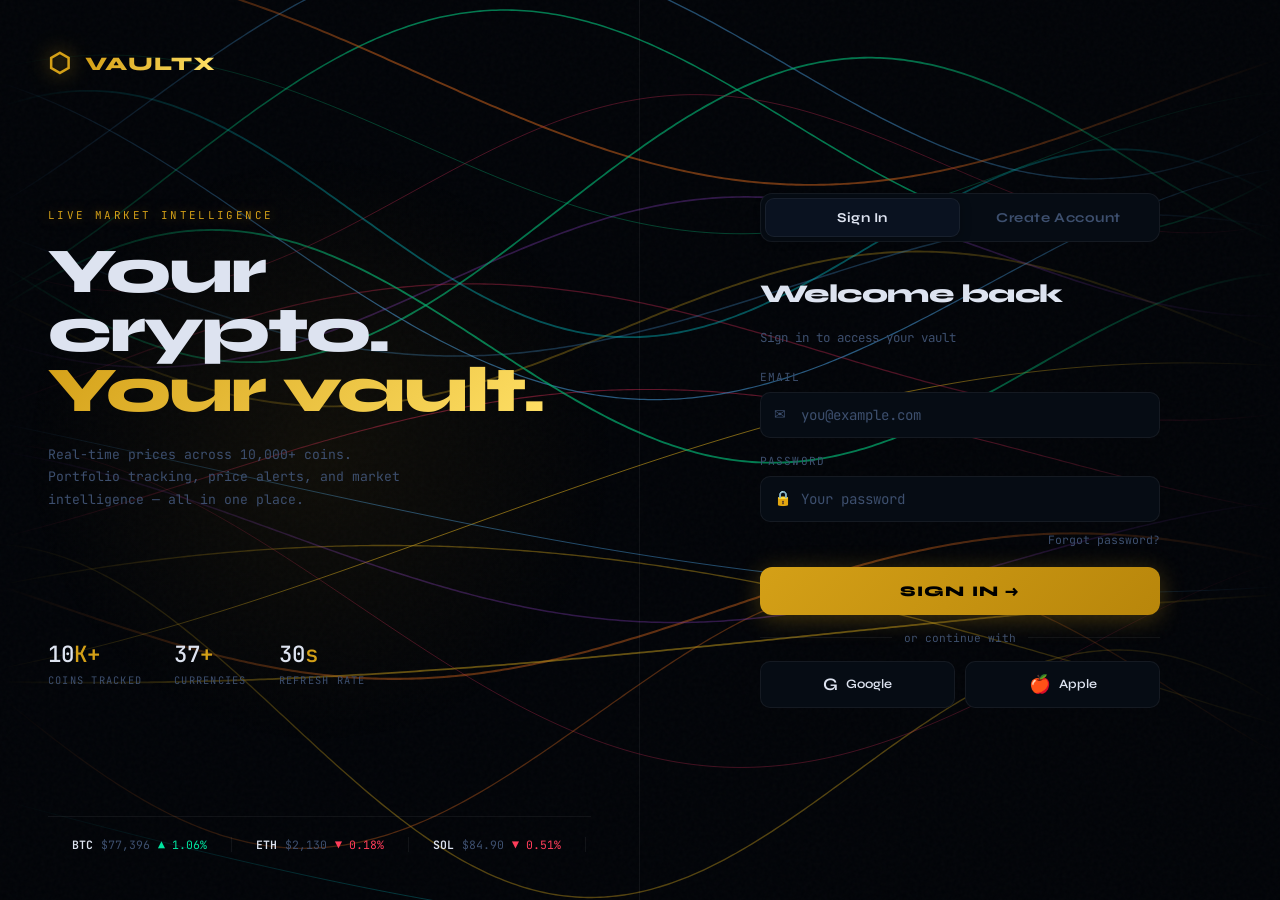
==== templates/landing.html @ 3f5facff "Initial commit of VaultX, a live crypto price tracker application. Added core functionality includin" ====
<!doctype html>
<html lang="en">
<head>
  <meta charset="utf-8" />
  <meta name="viewport" content="width=device-width, initial-scale=1" />
  <title>VaultX — Sign In</title>
  <link rel="preconnect" href="https://fonts.googleapis.com" />
  <link rel="preconnect" href="https://fonts.gstatic.com" crossorigin />
  <link href="https://fonts.googleapis.com/css2?family=Syne:wght@400;600;700;800&family=JetBrains+Mono:wght@400;500&display=swap" rel="stylesheet" />
  <style>
    :root {
      --bg:       #020408;
      --surface:  #060c14;
      --surface2: #0a1220;
      --border:   rgba(255,255,255,0.06);
      --accent:   #d4a017;
      --up:       #00e5a0;
      --down:     #ff3d5a;
      --text:     #dde3f0;
      --muted:    #3d4f6e;
      --font-head: 'Syne', sans-serif;
      --font-mono: 'JetBrains Mono', monospace;
    }

    *, *::before, *::after { box-sizing: border-box; margin: 0; padding: 0; }
    html, body { height: 100%; }

    body {
      font-family: var(--font-head);
      background: var(--bg);
      color: var(--text);
      overflow: hidden;
      position: relative;
    }

    /* ── Canvas ── */
    #flow-canvas {
      position: fixed; inset: 0; z-index: 0; opacity: 0.7; pointer-events: none;
    }

    .noise {
      pointer-events: none; position: fixed; inset: 0; z-index: 1; opacity: 0.025;
      background-image: url("data:image/svg+xml,%3Csvg viewBox='0 0 256 256' xmlns='http://www.w3.org/2000/svg'%3E%3Cfilter id='n'%3E%3CfeTurbulence type='fractalNoise' baseFrequency='0.9' numOctaves='4' stitchTiles='stitch'/%3E%3C/filter%3E%3Crect width='100%25' height='100%25' filter='url(%23n)'/%3E%3C/svg%3E");
    }

    /* ── Layout ── */
    .page {
      position: relative; z-index: 2;
      display: grid;
      grid-template-columns: 1fr 1fr;
      height: 100vh;
    }

    /* ── Left panel ── */
    .left {
      display: flex; flex-direction: column;
      justify-content: space-between;
      padding: 48px;
      border-right: 1px solid var(--border);
      position: relative;
      overflow: hidden;
    }

    .left-glow {
      position: absolute;
      width: 600px; height: 600px;
      border-radius: 50%;
      background: radial-gradient(circle, rgba(212,160,23,0.07) 0%, transparent 70%);
      top: 50%; left: 50%;
      transform: translate(-50%, -50%);
      pointer-events: none;
    }

    .logo {
      display: flex; align-items: center; gap: 12px;
      font-size: 1.2rem; font-weight: 800;
      letter-spacing: 0.08em; text-transform: uppercase;
      animation: fadeUp 0.6s ease both;
    }
    .logo-mark {
      color: var(--accent); font-size: 1.6rem;
      filter: drop-shadow(0 0 10px rgba(212,160,23,0.8));
    }
    .logo-text {
      background: linear-gradient(90deg, #d4a017, #ffe066, #d4a017);
      background-size: 200%;
      -webkit-background-clip: text; -webkit-text-fill-color: transparent;
      animation: shimmer-text 4s linear infinite;
    }
    @keyframes shimmer-text { 0%{background-position:0%} 100%{background-position:200%} }

    .hero-copy {
      animation: fadeUp 0.7s 0.1s ease both;
    }
    .hero-label {
      font-family: var(--font-mono); font-size: 0.68rem;
      letter-spacing: 0.22em; color: var(--accent);
      margin-bottom: 20px;
      text-shadow: 0 0 12px rgba(212,160,23,0.5);
    }
    .hero-title {
      font-size: clamp(3rem, 5vw, 5rem);
      font-weight: 800; line-height: 0.93;
      letter-spacing: -0.03em; margin-bottom: 24px;
    }
    .hero-title em {
      font-style: normal;
      background: linear-gradient(135deg, #d4a017, #ffe066);
      -webkit-background-clip: text; -webkit-text-fill-color: transparent;
    }
    .hero-desc {
      font-family: var(--font-mono); font-size: 0.82rem;
      color: var(--muted); line-height: 1.7; max-width: 380px;
    }

    /* Stats row */
    .stats {
      display: flex; gap: 32px;
      animation: fadeUp 0.7s 0.2s ease both;
    }
    .stat { display: flex; flex-direction: column; gap: 4px; }
    .stat-val {
      font-family: var(--font-mono); font-size: 1.4rem;
      font-weight: 500; color: var(--text);
    }
    .stat-val span { color: var(--accent); }
    .stat-label {
      font-family: var(--font-mono); font-size: 0.65rem;
      letter-spacing: 0.12em; color: var(--muted); text-transform: uppercase;
    }

    /* Ticker strip at bottom of left */
    .mini-ticker {
      display: flex; gap: 0; overflow: hidden;
      border-top: 1px solid var(--border);
      padding-top: 20px;
      animation: fadeUp 0.7s 0.3s ease both;
    }
    .mini-ticker-inner {
      display: flex; gap: 0;
      animation: ticker 20s linear infinite;
      white-space: nowrap; font-family: var(--font-mono); font-size: 0.72rem;
    }
    .t-item {
      display: inline-flex; align-items: center; gap: 8px;
      padding: 0 24px; color: var(--muted);
      border-right: 1px solid var(--border);
    }
    .t-name { color: var(--text); font-weight: 600; }
    .t-up   { color: var(--up); }
    .t-dn   { color: var(--down); }
    @keyframes ticker { 0%{transform:translateX(0)} 100%{transform:translateX(-50%)} }

    /* ── Right panel — Auth form ── */
    .right {
      display: flex; flex-direction: column;
      align-items: center; justify-content: center;
      padding: 48px;
      position: relative;
    }

    .auth-box {
      width: 100%; max-width: 400px;
      animation: fadeUp 0.7s 0.15s ease both;
    }

    .auth-tabs {
      display: flex; gap: 2px;
      background: var(--surface);
      border: 1px solid var(--border);
      border-radius: 12px; padding: 4px;
      margin-bottom: 36px;
    }
    .auth-tab {
      flex: 1; padding: 10px;
      background: transparent; border: none;
      color: var(--muted); font-family: var(--font-head);
      font-size: 0.85rem; font-weight: 700;
      border-radius: 9px; cursor: pointer;
      transition: all 0.2s; letter-spacing: 0.04em;
    }
    .auth-tab.active {
      background: var(--surface2);
      color: var(--text);
      border: 1px solid var(--border);
      box-shadow: 0 2px 12px rgba(0,0,0,0.3);
    }

    /* Form panels */
    .form-panel { display: none; flex-direction: column; gap: 16px; }
    .form-panel.active { display: flex; }

    .form-title {
      font-size: 1.6rem; font-weight: 800;
      letter-spacing: -0.02em; margin-bottom: 4px;
    }
    .form-sub {
      font-family: var(--font-mono); font-size: 0.78rem;
      color: var(--muted); margin-bottom: 8px;
    }

    .field { display: flex; flex-direction: column; gap: 8px; }
    .field label {
      font-family: var(--font-mono); font-size: 0.7rem;
      letter-spacing: 0.1em; color: var(--muted); text-transform: uppercase;
    }

    .field-wrap {
      position: relative; display: flex; align-items: center;
    }
    .field-icon {
      position: absolute; left: 14px;
      color: var(--muted); font-size: 0.9rem; pointer-events: none;
    }
    .field input {
      width: 100%;
      background: var(--surface);
      border: 1px solid var(--border);
      color: var(--text); font-family: var(--font-mono);
      font-size: 0.88rem; padding: 13px 14px 13px 40px;
      border-radius: 10px; outline: none;
      transition: border-color 0.2s, box-shadow 0.2s;
    }
    .field input::placeholder { color: var(--muted); }
    .field input:focus {
      border-color: rgba(212,160,23,0.5);
      box-shadow: 0 0 0 3px rgba(212,160,23,0.08);
    }

    .forgot {
      font-family: var(--font-mono); font-size: 0.72rem;
      color: var(--muted); text-decoration: none;
      text-align: right; display: block; margin-top: -6px;
      transition: color 0.2s;
    }
    .forgot:hover { color: var(--accent); }

    .submit-btn {
      width: 100%; padding: 15px;
      background: linear-gradient(135deg, #d4a017, #b8860b);
      color: #000; font-family: var(--font-head);
      font-size: 0.92rem; font-weight: 800;
      letter-spacing: 0.08em; text-transform: uppercase;
      border: none; border-radius: 12px; cursor: pointer;
      transition: opacity 0.2s, transform 0.15s, box-shadow 0.2s;
      box-shadow: 0 4px 24px rgba(212,160,23,0.3);
      position: relative; overflow: hidden;
      margin-top: 4px;
    }
    .submit-btn::after {
      content: '';
      position: absolute; inset: 0;
      background: linear-gradient(90deg, transparent, rgba(255,255,255,0.15), transparent);
      transform: translateX(-100%);
      transition: transform 0.4s;
    }
    .submit-btn:hover::after { transform: translateX(100%); }
    .submit-btn:hover  { opacity: 0.9; transform: translateY(-1px); box-shadow: 0 8px 32px rgba(212,160,23,0.4); }
    .submit-btn:active { transform: translateY(0); }

    .divider {
      display: flex; align-items: center; gap: 12px;
      font-family: var(--font-mono); font-size: 0.7rem; color: var(--muted);
    }
    .divider::before, .divider::after {
      content: ''; flex: 1; height: 1px; background: var(--border);
    }

    /* OAuth buttons */
    .oauth-row { display: flex; gap: 10px; }
    .oauth-btn {
      flex: 1; display: flex; align-items: center; justify-content: center; gap: 8px;
      background: var(--surface); border: 1px solid var(--border);
      color: var(--text); font-family: var(--font-head);
      font-size: 0.8rem; font-weight: 600;
      padding: 12px; border-radius: 10px; cursor: pointer;
      transition: border-color 0.2s, background 0.2s;
    }
    .oauth-btn:hover { border-color: rgba(212,160,23,0.3); background: var(--surface2); }
    .oauth-icon { font-size: 1.1rem; }

    /* Terms */
    .terms {
      font-family: var(--font-mono); font-size: 0.68rem;
      color: var(--muted); text-align: center; line-height: 1.6; margin-top: 4px;
    }
    .terms a { color: var(--accent); text-decoration: none; }

    /* Password strength */
    .strength-bar {
      height: 3px; border-radius: 2px;
      background: var(--border); overflow: hidden; margin-top: -6px;
    }
    .strength-fill {
      height: 100%; width: 0%; border-radius: 2px;
      transition: width 0.3s, background 0.3s;
    }

    /* Success state */
    .success-msg {
      display: none; flex-direction: column; align-items: center;
      gap: 16px; text-align: center; padding: 24px 0;
    }
    .success-icon {
      width: 64px; height: 64px; border-radius: 50%;
      background: rgba(0,229,160,0.1); border: 1px solid rgba(0,229,160,0.3);
      display: flex; align-items: center; justify-content: center;
      font-size: 1.8rem;
      animation: scaleIn 0.4s ease;
    }
    @keyframes scaleIn { from{transform:scale(0)} to{transform:scale(1)} }
    .success-title { font-size: 1.3rem; font-weight: 700; }
    .success-sub { font-family: var(--font-mono); font-size: 0.78rem; color: var(--muted); }

    /* Enter animation */
    @keyframes fadeUp {
      from { opacity:0; transform:translateY(20px); }
      to   { opacity:1; transform:translateY(0); }
    }

    /* Responsive */
    @media (max-width: 800px) {
      body { overflow-y: auto; }
      .page { grid-template-columns: 1fr; height: auto; }
      .left { display: none; }
      .right { min-height: 100vh; padding: 40px 28px; }
    }
  </style>
</head>
<body>

  <canvas id="flow-canvas"></canvas>
  <div class="noise"></div>

  <div class="page">

    <!-- LEFT: Branding -->
    <div class="left">
      <div class="left-glow"></div>

      <div class="logo">
        <span class="logo-mark">⬡</span>
        <span class="logo-text">VaultX</span>
      </div>

      <div class="hero-copy">
        <div class="hero-label">LIVE MARKET INTELLIGENCE</div>
        <h1 class="hero-title">Your crypto.<br /><em>Your vault.</em></h1>
        <p class="hero-desc">
          Real-time prices across 10,000+ coins. Portfolio tracking,
          price alerts, and market intelligence — all in one place.
        </p>
      </div>

      <div class="stats">
        <div class="stat">
          <div class="stat-val">10<span>K+</span></div>
          <div class="stat-label">Coins Tracked</div>
        </div>
        <div class="stat">
          <div class="stat-val">37<span>+</span></div>
          <div class="stat-label">Currencies</div>
        </div>
        <div class="stat">
          <div class="stat-val">30<span>s</span></div>
          <div class="stat-label">Refresh Rate</div>
        </div>
      </div>

      <div class="mini-ticker">
        <div class="mini-ticker-inner" id="ticker">
          <span class="t-item"><span class="t-name">BTC</span><span>$77,396</span><span class="t-up">▲ 1.06%</span></span>
          <span class="t-item"><span class="t-name">ETH</span><span>$2,130</span><span class="t-dn">▼ 0.18%</span></span>
          <span class="t-item"><span class="t-name">SOL</span><span>$84.90</span><span class="t-dn">▼ 0.51%</span></span>
          <span class="t-item"><span class="t-name">BNB</span><span>$643.84</span><span class="t-up">▲ 0.30%</span></span>
          <span class="t-item"><span class="t-name">ADA</span><span>$0.249</span><span class="t-dn">▼ 0.77%</span></span>
          <span class="t-item"><span class="t-name">DOGE</span><span>$0.103</span><span class="t-dn">▼ 0.71%</span></span>
          <span class="t-item"><span class="t-name">BTC</span><span>$77,396</span><span class="t-up">▲ 1.06%</span></span>
          <span class="t-item"><span class="t-name">ETH</span><span>$2,130</span><span class="t-dn">▼ 0.18%</span></span>
          <span class="t-item"><span class="t-name">SOL</span><span>$84.90</span><span class="t-dn">▼ 0.51%</span></span>
          <span class="t-item"><span class="t-name">BNB</span><span>$643.84</span><span class="t-up">▲ 0.30%</span></span>
          <span class="t-item"><span class="t-name">ADA</span><span>$0.249</span><span class="t-dn">▼ 0.77%</span></span>
          <span class="t-item"><span class="t-name">DOGE</span><span>$0.103</span><span class="t-dn">▼ 0.71%</span></span>
        </div>
      </div>
    </div>

    <!-- RIGHT: Auth -->
    <div class="right">
      <div class="auth-box">

        <!-- Tabs -->
        <div class="auth-tabs">
          <button class="auth-tab active" data-panel="signin">Sign In</button>
          <button class="auth-tab" data-panel="signup">Create Account</button>
        </div>

        <!-- Sign In -->
        <div class="form-panel active" id="panel-signin">
          <div class="form-title">Welcome back</div>
          <div class="form-sub">Sign in to access your vault</div>

          <div class="field">
            <label>Email</label>
            <div class="field-wrap">
              <span class="field-icon">✉</span>
              <input type="email" placeholder="you@example.com" autocomplete="email" />
            </div>
          </div>

          <div class="field">
            <label>Password</label>
            <div class="field-wrap">
              <span class="field-icon">🔒</span>
              <input type="password" placeholder="Your password" autocomplete="current-password" />
            </div>
          </div>

          <a href="#" class="forgot">Forgot password?</a>

          <button class="submit-btn" id="signin-btn">Sign In →</button>

          <div class="divider">or continue with</div>

          <div class="oauth-row">
            <button class="oauth-btn"><span class="oauth-icon">G</span> Google</button>
            <button class="oauth-btn"><span class="oauth-icon">🍎</span> Apple</button>
          </div>
        </div>

        <!-- Sign Up -->
        <div class="form-panel" id="panel-signup">
          <div class="form-title">Join VaultX</div>
          <div class="form-sub">Create your free account in seconds</div>

          <div class="field">
            <label>Full Name</label>
            <div class="field-wrap">
              <span class="field-icon">👤</span>
              <input type="text" placeholder="Your name" autocomplete="name" />
            </div>
          </div>

          <div class="field">
            <label>Email</label>
            <div class="field-wrap">
              <span class="field-icon">✉</span>
              <input type="email" placeholder="you@example.com" autocomplete="email" />
            </div>
          </div>

          <div class="field">
            <label>Password</label>
            <div class="field-wrap">
              <span class="field-icon">🔒</span>
              <input type="password" id="signup-password" placeholder="Min. 8 characters" autocomplete="new-password" />
            </div>
            <div class="strength-bar"><div class="strength-fill" id="strength-fill"></div></div>
          </div>

          <button class="submit-btn" id="signup-btn">Create Account →</button>

          <div class="divider">or sign up with</div>

          <div class="oauth-row">
            <button class="oauth-btn"><span class="oauth-icon">G</span> Google</button>
            <button class="oauth-btn"><span class="oauth-icon">🍎</span> Apple</button>
          </div>

          <p class="terms">
            By creating an account you agree to our
            <a href="#">Terms of Service</a> and <a href="#">Privacy Policy</a>.
          </p>
        </div>

        <!-- Success state (shown after submit) -->
        <div class="success-msg" id="success-msg">
          <div class="success-icon">✓</div>
          <div class="success-title">You're in!</div>
          <div class="success-sub">Redirecting to your vault…</div>
        </div>

      </div>
    </div>
  </div>

  <script>
    /* ── Flowing lines (same as dashboard) ── */
    (function () {
      const canvas = document.getElementById('flow-canvas');
      const ctx    = canvas.getContext('2d');
      const COLORS = [
        { r:255, g:200, b: 30 }, { r:  0, g:245, b:255 },
        { r:180, g: 80, b:255 }, { r:  0, g:255, b:160 },
        { r:255, g: 50, b:100 }, { r: 80, g:180, b:255 },
        { r:255, g:120, b: 30 },
      ];
      let W, H, lines;
      function rand(a,b){ return a + Math.random()*(b-a); }

      class FlowLine {
        constructor(){ this.reset(true); }
        reset(initial){
          this.color = COLORS[Math.floor(Math.random()*COLORS.length)];
          this.width = rand(0.6, 2.2);
          this.speed = rand(0.18, 0.55);
          this.alpha = rand(0.35, 0.75);
          this.freq  = rand(0.0008, 0.003);
          this.amp   = rand(40, 160);
          this.phase = rand(0, Math.PI*2);
          this.offset= rand(0, H);
          this.x     = initial ? rand(0,W) : -20;
        }
        draw(){
          const {r,g,b} = this.color;
          ctx.beginPath();
          ctx.lineWidth = this.width;
          const steps = Math.ceil(W/4);
          for(let i=0;i<=steps;i++){
            const px = (i/steps)*W;
            const py = this.offset
              + Math.sin(px*this.freq*2 + this.phase + this.x*0.001)*this.amp
              + Math.sin(px*this.freq*0.7 + this.phase*1.3)*(this.amp*0.4);
            i===0 ? ctx.moveTo(px,py) : ctx.lineTo(px,py);
          }
          const grad = ctx.createLinearGradient(0,0,W,0);
          grad.addColorStop(0,  `rgba(${r},${g},${b},0)`);
          grad.addColorStop(0.3,`rgba(${r},${g},${b},${this.alpha})`);
          grad.addColorStop(0.7,`rgba(${r},${g},${b},${this.alpha})`);
          grad.addColorStop(1,  `rgba(${r},${g},${b},0)`);
          ctx.strokeStyle = grad;
          ctx.stroke();
          this.phase += this.speed*0.012;
          this.x     += this.speed;
          if(this.x > W+20) this.reset(false);
        }
      }

      function init(){
        W = canvas.width  = window.innerWidth;
        H = canvas.height = window.innerHeight;
        lines = Array.from({length: Math.floor(W/80)+8}, ()=>new FlowLine());
      }
      function animate(){
        ctx.clearRect(0,0,W,H);
        lines.forEach(l=>l.draw());
        requestAnimationFrame(animate);
      }
      window.addEventListener('resize', init);
      init(); animate();
    })();

    /* ── Tab switching ── */
    document.querySelectorAll('.auth-tab').forEach(btn => {
      btn.addEventListener('click', () => {
        document.querySelectorAll('.auth-tab').forEach(b => b.classList.remove('active'));
        document.querySelectorAll('.form-panel').forEach(p => p.classList.remove('active'));
        btn.classList.add('active');
        document.getElementById('panel-' + btn.dataset.panel).classList.add('active');
      });
    });

    /* ── Password strength ── */
    const pwInput    = document.getElementById('signup-password');
    const strengthEl = document.getElementById('strength-fill');
    const COLORS_STR = ['#ff3d5a','#ff7a30','#d4a017','#00e5a0'];

    pwInput?.addEventListener('input', () => {
      const v = pwInput.value;
      let score = 0;
      if (v.length >= 8)              score++;
      if (/[A-Z]/.test(v))            score++;
      if (/[0-9]/.test(v))            score++;
      if (/[^A-Za-z0-9]/.test(v))     score++;
      strengthEl.style.width      = `${(score/4)*100}%`;
      strengthEl.style.background = COLORS_STR[score-1] || 'transparent';
    });

    /* ── Sign in submit ── */
    document.getElementById('signin-btn').addEventListener('click', async function() {
      const btn = this;
      const panel = document.getElementById('panel-signin');
      const email = panel.querySelector('input[type="email"]').value.trim();
      const password = panel.querySelector('input[type="password"]').value;
      if (!email || !password) { alert('Email and password required.'); return; }
      btn.textContent = 'Signing in…'; btn.disabled = true;
      try {
        const res = await fetch('/auth/signin', {
          method: 'POST', headers: { 'Content-Type': 'application/json' },
          body: JSON.stringify({ email, password })
        });
        const j = await res.json();
        if (res.ok && j.status === 'ok') {
          panel.style.display = 'none';
          document.getElementById('success-msg').style.display = 'flex';
          setTimeout(() => { window.location.href = j.redirect || '/'; }, 900);
        } else {
          alert(j.message || 'Sign in failed.');
        }
      } catch (err) { alert('Network error: ' + err.message); }
      btn.textContent = 'Sign In →'; btn.disabled = false;
    });

    /* ── Sign up submit ── */
    document.getElementById('signup-btn').addEventListener('click', async function() {
      const btn = this;
      const panel = document.getElementById('panel-signup');
      const name = panel.querySelector('input[placeholder="Your name"]').value.trim();
      const email = panel.querySelector('input[type="email"]').value.trim();
      const password = panel.querySelector('#signup-password').value;
      if (!email || !password) { alert('Email and password required.'); return; }
      if (password.length < 8) { alert('Password must be at least 8 characters.'); return; }
      btn.textContent = 'Creating account…'; btn.disabled = true;
      try {
        const res = await fetch('/auth/signup', {
          method: 'POST', headers: { 'Content-Type': 'application/json' },
          body: JSON.stringify({ name, email, password })
        });
        const j = await res.json();
        if (res.ok && j.status === 'ok') {
          panel.style.display = 'none';
          document.getElementById('success-msg').style.display = 'flex';
          setTimeout(() => { window.location.href = j.redirect || '/'; }, 900);
        } else {
          alert(j.message || 'Sign up failed.');
        }
      } catch (err) { alert('Network error: ' + err.message); }
      btn.textContent = 'Create Account →'; btn.disabled = false;
    });
  </script>
</body>
</html>
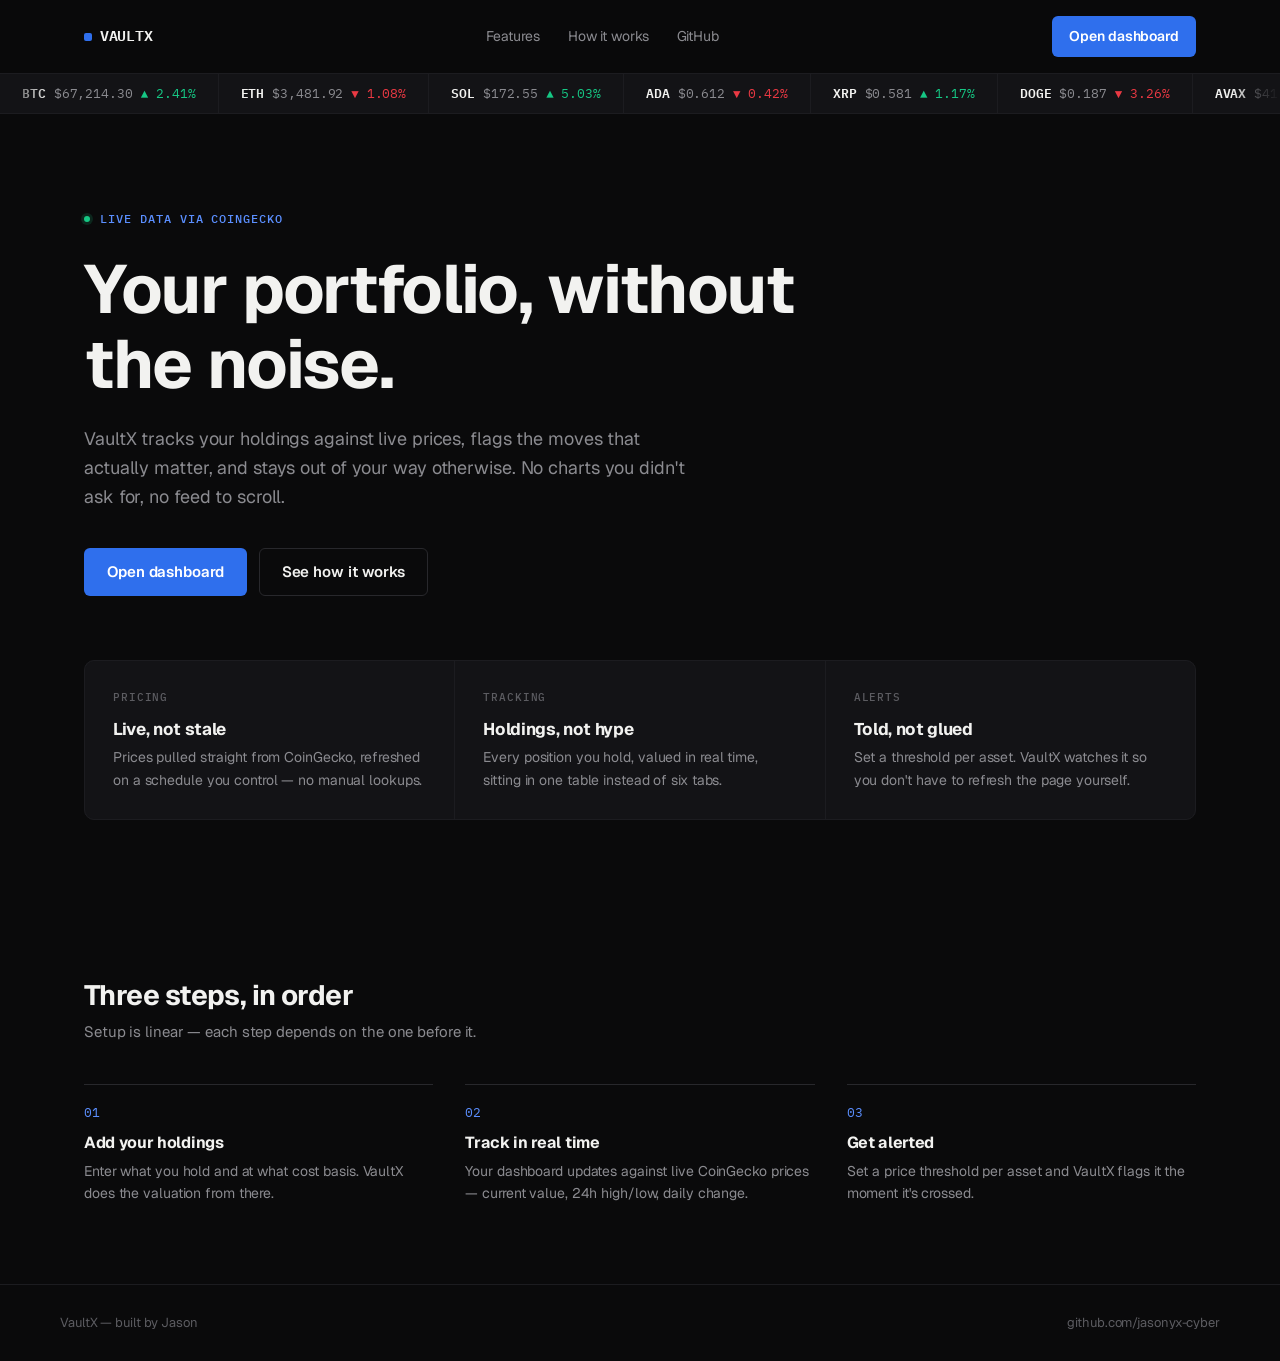
==== commit 0fe722fd: "Redesign landing and dashboard UI" ====
--- a/templates/landing.html
+++ b/templates/landing.html
@@ -1,632 +1,715 @@
-<!doctype html>
+<!DOCTYPE html>
 <html lang="en">
 <head>
-  <meta charset="utf-8" />
-  <meta name="viewport" content="width=device-width, initial-scale=1" />
-  <title>VaultX — Sign In</title>
-  <link rel="preconnect" href="https://fonts.googleapis.com" />
-  <link rel="preconnect" href="https://fonts.gstatic.com" crossorigin />
-  <link href="https://fonts.googleapis.com/css2?family=Syne:wght@400;600;700;800&family=JetBrains+Mono:wght@400;500&display=swap" rel="stylesheet" />
-  <style>
-    :root {
-      --bg:       #020408;
-      --surface:  #060c14;
-      --surface2: #0a1220;
-      --border:   rgba(255,255,255,0.06);
-      --accent:   #d4a017;
-      --up:       #00e5a0;
-      --down:     #ff3d5a;
-      --text:     #dde3f0;
-      --muted:    #3d4f6e;
-      --font-head: 'Syne', sans-serif;
-      --font-mono: 'JetBrains Mono', monospace;
-    }
-
-    *, *::before, *::after { box-sizing: border-box; margin: 0; padding: 0; }
-    html, body { height: 100%; }
-
-    body {
-      font-family: var(--font-head);
-      background: var(--bg);
-      color: var(--text);
-      overflow: hidden;
-      position: relative;
-    }
-
-    /* ── Canvas ── */
-    #flow-canvas {
-      position: fixed; inset: 0; z-index: 0; opacity: 0.7; pointer-events: none;
-    }
-
-    .noise {
-      pointer-events: none; position: fixed; inset: 0; z-index: 1; opacity: 0.025;
-      background-image: url("data:image/svg+xml,%3Csvg viewBox='0 0 256 256' xmlns='http://www.w3.org/2000/svg'%3E%3Cfilter id='n'%3E%3CfeTurbulence type='fractalNoise' baseFrequency='0.9' numOctaves='4' stitchTiles='stitch'/%3E%3C/filter%3E%3Crect width='100%25' height='100%25' filter='url(%23n)'/%3E%3C/svg%3E");
-    }
-
-    /* ── Layout ── */
-    .page {
-      position: relative; z-index: 2;
-      display: grid;
-      grid-template-columns: 1fr 1fr;
-      height: 100vh;
-    }
-
-    /* ── Left panel ── */
-    .left {
-      display: flex; flex-direction: column;
-      justify-content: space-between;
-      padding: 48px;
-      border-right: 1px solid var(--border);
-      position: relative;
-      overflow: hidden;
-    }
-
-    .left-glow {
-      position: absolute;
-      width: 600px; height: 600px;
-      border-radius: 50%;
-      background: radial-gradient(circle, rgba(212,160,23,0.07) 0%, transparent 70%);
-      top: 50%; left: 50%;
-      transform: translate(-50%, -50%);
-      pointer-events: none;
-    }
-
-    .logo {
-      display: flex; align-items: center; gap: 12px;
-      font-size: 1.2rem; font-weight: 800;
-      letter-spacing: 0.08em; text-transform: uppercase;
-      animation: fadeUp 0.6s ease both;
-    }
-    .logo-mark {
-      color: var(--accent); font-size: 1.6rem;
-      filter: drop-shadow(0 0 10px rgba(212,160,23,0.8));
-    }
-    .logo-text {
-      background: linear-gradient(90deg, #d4a017, #ffe066, #d4a017);
-      background-size: 200%;
-      -webkit-background-clip: text; -webkit-text-fill-color: transparent;
-      animation: shimmer-text 4s linear infinite;
-    }
-    @keyframes shimmer-text { 0%{background-position:0%} 100%{background-position:200%} }
-
-    .hero-copy {
-      animation: fadeUp 0.7s 0.1s ease both;
-    }
-    .hero-label {
-      font-family: var(--font-mono); font-size: 0.68rem;
-      letter-spacing: 0.22em; color: var(--accent);
-      margin-bottom: 20px;
-      text-shadow: 0 0 12px rgba(212,160,23,0.5);
-    }
-    .hero-title {
-      font-size: clamp(3rem, 5vw, 5rem);
-      font-weight: 800; line-height: 0.93;
-      letter-spacing: -0.03em; margin-bottom: 24px;
-    }
-    .hero-title em {
-      font-style: normal;
-      background: linear-gradient(135deg, #d4a017, #ffe066);
-      -webkit-background-clip: text; -webkit-text-fill-color: transparent;
-    }
-    .hero-desc {
-      font-family: var(--font-mono); font-size: 0.82rem;
-      color: var(--muted); line-height: 1.7; max-width: 380px;
-    }
-
-    /* Stats row */
-    .stats {
-      display: flex; gap: 32px;
-      animation: fadeUp 0.7s 0.2s ease both;
-    }
-    .stat { display: flex; flex-direction: column; gap: 4px; }
-    .stat-val {
-      font-family: var(--font-mono); font-size: 1.4rem;
-      font-weight: 500; color: var(--text);
-    }
-    .stat-val span { color: var(--accent); }
-    .stat-label {
-      font-family: var(--font-mono); font-size: 0.65rem;
-      letter-spacing: 0.12em; color: var(--muted); text-transform: uppercase;
-    }
-
-    /* Ticker strip at bottom of left */
-    .mini-ticker {
-      display: flex; gap: 0; overflow: hidden;
-      border-top: 1px solid var(--border);
-      padding-top: 20px;
-      animation: fadeUp 0.7s 0.3s ease both;
-    }
-    .mini-ticker-inner {
-      display: flex; gap: 0;
-      animation: ticker 20s linear infinite;
-      white-space: nowrap; font-family: var(--font-mono); font-size: 0.72rem;
-    }
-    .t-item {
-      display: inline-flex; align-items: center; gap: 8px;
-      padding: 0 24px; color: var(--muted);
-      border-right: 1px solid var(--border);
-    }
-    .t-name { color: var(--text); font-weight: 600; }
-    .t-up   { color: var(--up); }
-    .t-dn   { color: var(--down); }
-    @keyframes ticker { 0%{transform:translateX(0)} 100%{transform:translateX(-50%)} }
-
-    /* ── Right panel — Auth form ── */
-    .right {
-      display: flex; flex-direction: column;
-      align-items: center; justify-content: center;
-      padding: 48px;
-      position: relative;
-    }
-
-    .auth-box {
-      width: 100%; max-width: 400px;
-      animation: fadeUp 0.7s 0.15s ease both;
-    }
-
-    .auth-tabs {
-      display: flex; gap: 2px;
-      background: var(--surface);
-      border: 1px solid var(--border);
-      border-radius: 12px; padding: 4px;
-      margin-bottom: 36px;
-    }
-    .auth-tab {
-      flex: 1; padding: 10px;
-      background: transparent; border: none;
-      color: var(--muted); font-family: var(--font-head);
-      font-size: 0.85rem; font-weight: 700;
-      border-radius: 9px; cursor: pointer;
-      transition: all 0.2s; letter-spacing: 0.04em;
-    }
-    .auth-tab.active {
-      background: var(--surface2);
-      color: var(--text);
-      border: 1px solid var(--border);
-      box-shadow: 0 2px 12px rgba(0,0,0,0.3);
-    }
-
-    /* Form panels */
-    .form-panel { display: none; flex-direction: column; gap: 16px; }
-    .form-panel.active { display: flex; }
-
-    .form-title {
-      font-size: 1.6rem; font-weight: 800;
-      letter-spacing: -0.02em; margin-bottom: 4px;
-    }
-    .form-sub {
-      font-family: var(--font-mono); font-size: 0.78rem;
-      color: var(--muted); margin-bottom: 8px;
-    }
-
-    .field { display: flex; flex-direction: column; gap: 8px; }
-    .field label {
-      font-family: var(--font-mono); font-size: 0.7rem;
-      letter-spacing: 0.1em; color: var(--muted); text-transform: uppercase;
-    }
-
-    .field-wrap {
-      position: relative; display: flex; align-items: center;
-    }
-    .field-icon {
-      position: absolute; left: 14px;
-      color: var(--muted); font-size: 0.9rem; pointer-events: none;
-    }
-    .field input {
-      width: 100%;
-      background: var(--surface);
-      border: 1px solid var(--border);
-      color: var(--text); font-family: var(--font-mono);
-      font-size: 0.88rem; padding: 13px 14px 13px 40px;
-      border-radius: 10px; outline: none;
-      transition: border-color 0.2s, box-shadow 0.2s;
-    }
-    .field input::placeholder { color: var(--muted); }
-    .field input:focus {
-      border-color: rgba(212,160,23,0.5);
-      box-shadow: 0 0 0 3px rgba(212,160,23,0.08);
-    }
-
-    .forgot {
-      font-family: var(--font-mono); font-size: 0.72rem;
-      color: var(--muted); text-decoration: none;
-      text-align: right; display: block; margin-top: -6px;
-      transition: color 0.2s;
-    }
-    .forgot:hover { color: var(--accent); }
-
-    .submit-btn {
-      width: 100%; padding: 15px;
-      background: linear-gradient(135deg, #d4a017, #b8860b);
-      color: #000; font-family: var(--font-head);
-      font-size: 0.92rem; font-weight: 800;
-      letter-spacing: 0.08em; text-transform: uppercase;
-      border: none; border-radius: 12px; cursor: pointer;
-      transition: opacity 0.2s, transform 0.15s, box-shadow 0.2s;
-      box-shadow: 0 4px 24px rgba(212,160,23,0.3);
-      position: relative; overflow: hidden;
-      margin-top: 4px;
-    }
-    .submit-btn::after {
-      content: '';
-      position: absolute; inset: 0;
-      background: linear-gradient(90deg, transparent, rgba(255,255,255,0.15), transparent);
-      transform: translateX(-100%);
-      transition: transform 0.4s;
-    }
-    .submit-btn:hover::after { transform: translateX(100%); }
-    .submit-btn:hover  { opacity: 0.9; transform: translateY(-1px); box-shadow: 0 8px 32px rgba(212,160,23,0.4); }
-    .submit-btn:active { transform: translateY(0); }
-
-    .divider {
-      display: flex; align-items: center; gap: 12px;
-      font-family: var(--font-mono); font-size: 0.7rem; color: var(--muted);
-    }
-    .divider::before, .divider::after {
-      content: ''; flex: 1; height: 1px; background: var(--border);
-    }
-
-    /* OAuth buttons */
-    .oauth-row { display: flex; gap: 10px; }
-    .oauth-btn {
-      flex: 1; display: flex; align-items: center; justify-content: center; gap: 8px;
-      background: var(--surface); border: 1px solid var(--border);
-      color: var(--text); font-family: var(--font-head);
-      font-size: 0.8rem; font-weight: 600;
-      padding: 12px; border-radius: 10px; cursor: pointer;
-      transition: border-color 0.2s, background 0.2s;
-    }
-    .oauth-btn:hover { border-color: rgba(212,160,23,0.3); background: var(--surface2); }
-    .oauth-icon { font-size: 1.1rem; }
-
-    /* Terms */
-    .terms {
-      font-family: var(--font-mono); font-size: 0.68rem;
-      color: var(--muted); text-align: center; line-height: 1.6; margin-top: 4px;
-    }
-    .terms a { color: var(--accent); text-decoration: none; }
-
-    /* Password strength */
-    .strength-bar {
-      height: 3px; border-radius: 2px;
-      background: var(--border); overflow: hidden; margin-top: -6px;
-    }
-    .strength-fill {
-      height: 100%; width: 0%; border-radius: 2px;
-      transition: width 0.3s, background 0.3s;
-    }
-
-    /* Success state */
-    .success-msg {
-      display: none; flex-direction: column; align-items: center;
-      gap: 16px; text-align: center; padding: 24px 0;
-    }
-    .success-icon {
-      width: 64px; height: 64px; border-radius: 50%;
-      background: rgba(0,229,160,0.1); border: 1px solid rgba(0,229,160,0.3);
-      display: flex; align-items: center; justify-content: center;
-      font-size: 1.8rem;
-      animation: scaleIn 0.4s ease;
-    }
-    @keyframes scaleIn { from{transform:scale(0)} to{transform:scale(1)} }
-    .success-title { font-size: 1.3rem; font-weight: 700; }
-    .success-sub { font-family: var(--font-mono); font-size: 0.78rem; color: var(--muted); }
-
-    /* Enter animation */
-    @keyframes fadeUp {
-      from { opacity:0; transform:translateY(20px); }
-      to   { opacity:1; transform:translateY(0); }
-    }
-
-    /* Responsive */
-    @media (max-width: 800px) {
-      body { overflow-y: auto; }
-      .page { grid-template-columns: 1fr; height: auto; }
-      .left { display: none; }
-      .right { min-height: 100vh; padding: 40px 28px; }
-    }
-  </style>
+<meta charset="UTF-8">
+<meta name="viewport" content="width=device-width, initial-scale=1.0">
+<title>VaultX — Portfolio tracking, without the noise</title>
+<style>
+/* ==========================================================================
+   VaultX — design tokens
+   Monotone base (near-black / off-white) + single blue accent.
+   Red/green pulled from CoinGecko's own ticker palette (#EA3943 / #16C784)
+   since that's the actual source of the price data this UI displays.
+   ========================================================================== */
+
+@import url('https://fonts.googleapis.com/css2?family=Geist:wght@400;500;600;700;800&family=IBM+Plex+Mono:wght@400;500;600&display=swap');
+
+:root {
+  /* surfaces */
+  --bg: #0a0a0b;
+  --bg-elevated: #131316;
+  --bg-elevated-2: #1b1b1f;
+  --border: #28282c;
+  --border-subtle: #1c1c20;
+
+  /* text */
+  --text: #f2f2f0;
+  --text-dim: #8b8b90;
+  --text-faint: #5c5c61;
+
+  /* accent */
+  --blue: #2f6fed;
+  --blue-bright: #5b8fff;
+  --blue-dim: #1e4fb8;
+
+  /* semantic (CoinGecko-aligned) */
+  --green: #16c784;
+  --red: #ea3943;
+
+  /* type */
+  --font-sans: 'Geist', -apple-system, BlinkMacSystemFont, 'Segoe UI', sans-serif;
+  --font-mono: 'IBM Plex Mono', ui-monospace, 'SF Mono', Menlo, monospace;
+  --tracking: -0.1px;
+
+  /* layout */
+  --radius: 10px;
+  --radius-sm: 6px;
+  --max-width: 1160px;
+}
+
+* { box-sizing: border-box; margin: 0; padding: 0; }
+
+html { color-scheme: dark; scroll-behavior: smooth; }
+
+body {
+  background: var(--bg);
+  color: var(--text);
+  font-family: var(--font-sans);
+  letter-spacing: var(--tracking);
+  line-height: 1.5;
+  -webkit-font-smoothing: antialiased;
+  font-feature-settings: "ss01" 1;
+}
+
+a { color: inherit; text-decoration: none; }
+
+h1, h2, h3 {
+  font-family: var(--font-sans);
+  font-weight: 700;
+  letter-spacing: -0.02em;
+  line-height: 1.1;
+}
+
+.mono {
+  font-family: var(--font-mono);
+  letter-spacing: 0;
+}
+
+.label {
+  font-family: var(--font-mono);
+  font-size: 11px;
+  font-weight: 500;
+  letter-spacing: 0.08em;
+  text-transform: uppercase;
+  color: var(--text-faint);
+}
+
+.up { color: var(--green); }
+.down { color: var(--red); }
+
+.container {
+  max-width: var(--max-width);
+  margin: 0 auto;
+  padding: 0 24px;
+}
+
+/* focus visibility */
+a:focus-visible,
+button:focus-visible,
+input:focus-visible {
+  outline: 2px solid var(--blue-bright);
+  outline-offset: 2px;
+  border-radius: var(--radius-sm);
+}
+
+/* ==========================================================================
+   Nav
+   ========================================================================== */
+
+.nav {
+  position: sticky;
+  top: 0;
+  z-index: 50;
+  background: rgba(10, 10, 11, 0.85);
+  backdrop-filter: blur(10px);
+  border-bottom: 1px solid var(--border-subtle);
+}
+
+.nav-inner {
+  max-width: var(--max-width);
+  margin: 0 auto;
+  padding: 16px 24px;
+  display: flex;
+  align-items: center;
+  justify-content: space-between;
+}
+
+.logo {
+  font-family: var(--font-mono);
+  font-weight: 600;
+  font-size: 15px;
+  letter-spacing: -0.02em;
+  display: flex;
+  align-items: center;
+  gap: 8px;
+}
+
+.logo-mark {
+  width: 8px;
+  height: 8px;
+  background: var(--blue);
+  border-radius: 2px;
+  display: inline-block;
+}
+
+.nav-links {
+  display: flex;
+  align-items: center;
+  gap: 28px;
+}
+
+.nav-links a {
+  font-size: 14px;
+  color: var(--text-dim);
+  transition: color 0.15s ease;
+}
+
+.nav-links a:hover,
+.nav-links a.active {
+  color: var(--text);
+}
+
+.btn {
+  display: inline-flex;
+  align-items: center;
+  gap: 6px;
+  font-family: var(--font-sans);
+  font-size: 14px;
+  font-weight: 600;
+  letter-spacing: var(--tracking);
+  padding: 9px 16px;
+  border-radius: var(--radius-sm);
+  border: 1px solid transparent;
+  cursor: pointer;
+  transition: all 0.15s ease;
+}
+
+.btn-primary {
+  background: var(--blue);
+  color: #fff;
+}
+.btn-primary:hover { background: var(--blue-bright); }
+
+.btn-ghost {
+  background: transparent;
+  border-color: var(--border);
+  color: var(--text);
+}
+.btn-ghost:hover { border-color: var(--text-dim); }
+
+/* ==========================================================================
+   Ticker strip — signature element, shared across pages
+   ========================================================================== */
+
+.ticker-strip {
+  border-bottom: 1px solid var(--border-subtle);
+  background: var(--bg-elevated);
+  overflow: hidden;
+  white-space: nowrap;
+  position: relative;
+}
+
+.ticker-strip::before,
+.ticker-strip::after {
+  content: "";
+  position: absolute;
+  top: 0; bottom: 0;
+  width: 48px;
+  z-index: 2;
+  pointer-events: none;
+}
+.ticker-strip::before { left: 0; background: linear-gradient(90deg, var(--bg-elevated), transparent); }
+.ticker-strip::after { right: 0; background: linear-gradient(270deg, var(--bg-elevated), transparent); }
+
+.ticker-track {
+  display: inline-flex;
+  align-items: center;
+  animation: ticker-scroll 32s linear infinite;
+}
+
+.ticker-strip:hover .ticker-track { animation-play-state: paused; }
+
+.ticker-item {
+  display: inline-flex;
+  align-items: center;
+  gap: 8px;
+  font-family: var(--font-mono);
+  font-size: 12.5px;
+  padding: 10px 22px;
+  border-right: 1px solid var(--border-subtle);
+  color: var(--text-dim);
+}
+
+.ticker-item .sym { color: var(--text); font-weight: 600; }
+
+@keyframes ticker-scroll {
+  from { transform: translateX(0); }
+  to { transform: translateX(-50%); }
+}
+
+@media (prefers-reduced-motion: reduce) {
+  .ticker-track { animation: none; }
+  .ticker-strip { overflow-x: auto; }
+}
+
+/* ==========================================================================
+   Hero (landing)
+   ========================================================================== */
+
+.hero {
+  padding: 96px 24px 80px;
+  max-width: var(--max-width);
+  margin: 0 auto;
+}
+
+.hero-eyebrow {
+  font-family: var(--font-mono);
+  font-size: 12px;
+  font-weight: 500;
+  letter-spacing: 0.08em;
+  text-transform: uppercase;
+  color: var(--blue-bright);
+  display: flex;
+  align-items: center;
+  gap: 10px;
+  margin-bottom: 24px;
+}
+
+.hero-eyebrow::before {
+  content: "";
+  width: 6px; height: 6px;
+  border-radius: 50%;
+  background: var(--green);
+  box-shadow: 0 0 0 3px rgba(22, 199, 132, 0.15);
+}
+
+.hero h1 {
+  font-size: clamp(40px, 6vw, 68px);
+  max-width: 16ch;
+  margin-bottom: 24px;
+}
+
+.hero p.lede {
+  font-size: 18px;
+  color: var(--text-dim);
+  max-width: 52ch;
+  line-height: 1.6;
+  margin-bottom: 36px;
+}
+
+.hero-actions {
+  display: flex;
+  gap: 12px;
+  margin-bottom: 64px;
+}
+
+.hero-actions .btn-primary,
+.hero-actions .btn-ghost {
+  font-size: 15px;
+  padding: 12px 22px;
+}
+
+/* feature row */
+
+.feature-grid {
+  display: grid;
+  grid-template-columns: repeat(3, 1fr);
+  gap: 1px;
+  background: var(--border-subtle);
+  border: 1px solid var(--border-subtle);
+  border-radius: var(--radius);
+  overflow: hidden;
+}
+
+.feature-card {
+  background: var(--bg-elevated);
+  padding: 28px;
+}
+
+.feature-card .label { margin-bottom: 14px; }
+
+.feature-card h3 {
+  font-size: 17px;
+  margin-bottom: 8px;
+}
+
+.feature-card p {
+  font-size: 14px;
+  color: var(--text-dim);
+  line-height: 1.6;
+}
+
+/* how it works */
+
+.process {
+  max-width: var(--max-width);
+  margin: 0 auto;
+  padding: 80px 24px;
+}
+
+.process-head {
+  margin-bottom: 40px;
+}
+
+.process-head h2 {
+  font-size: 28px;
+  margin-bottom: 10px;
+}
+
+.process-head p { color: var(--text-dim); font-size: 15px; }
+
+.process-list {
+  display: grid;
+  grid-template-columns: repeat(3, 1fr);
+  gap: 32px;
+}
+
+.process-step {
+  border-top: 1px solid var(--border);
+  padding-top: 18px;
+}
+
+.process-step .num {
+  font-family: var(--font-mono);
+  color: var(--blue-bright);
+  font-size: 13px;
+  margin-bottom: 12px;
+  display: block;
+}
+
+.process-step h3 { font-size: 16px; margin-bottom: 8px; }
+.process-step p { font-size: 14px; color: var(--text-dim); line-height: 1.6; }
+
+footer {
+  border-top: 1px solid var(--border-subtle);
+  padding: 28px 24px;
+}
+
+.footer-inner {
+  max-width: var(--max-width);
+  margin: 0 auto;
+  display: flex;
+  align-items: center;
+  justify-content: space-between;
+  font-size: 13px;
+  color: var(--text-faint);
+}
+
+footer a:hover { color: var(--text-dim); }
+
+/* ==========================================================================
+   Dashboard
+   ========================================================================== */
+
+.dash-main {
+  max-width: var(--max-width);
+  margin: 0 auto;
+  padding: 32px 24px 80px;
+}
+
+.dash-head {
+  display: flex;
+  align-items: baseline;
+  justify-content: space-between;
+  margin-bottom: 28px;
+}
+
+.dash-head h1 { font-size: 22px; }
+
+.dash-head .updated {
+  font-family: var(--font-mono);
+  font-size: 12px;
+  color: var(--text-faint);
+}
+
+.summary-grid {
+  display: grid;
+  grid-template-columns: repeat(4, 1fr);
+  gap: 1px;
+  background: var(--border-subtle);
+  border: 1px solid var(--border-subtle);
+  border-radius: var(--radius);
+  overflow: hidden;
+  margin-bottom: 40px;
+}
+
+.summary-card {
+  background: var(--bg-elevated);
+  padding: 22px 24px;
+}
+
+.summary-card .label { margin-bottom: 12px; }
+
+.summary-card .value {
+  font-family: var(--font-mono);
+  font-size: 26px;
+  font-weight: 600;
+  letter-spacing: -0.01em;
+}
+
+.summary-card .delta {
+  font-family: var(--font-mono);
+  font-size: 13px;
+  margin-top: 6px;
+}
+
+.panel-grid {
+  display: grid;
+  grid-template-columns: 1fr 320px;
+  gap: 24px;
+  align-items: start;
+}
+
+.panel {
+  background: var(--bg-elevated);
+  border: 1px solid var(--border-subtle);
+  border-radius: var(--radius);
+  overflow: hidden;
+}
+
+.panel-head {
+  display: flex;
+  align-items: center;
+  justify-content: space-between;
+  padding: 18px 22px;
+  border-bottom: 1px solid var(--border-subtle);
+}
+
+.panel-head h2 { font-size: 15px; font-weight: 600; }
+
+.holdings-table {
+  width: 100%;
+  border-collapse: collapse;
+}
+
+.holdings-table th {
+  text-align: left;
+  font-family: var(--font-mono);
+  font-size: 11px;
+  font-weight: 500;
+  letter-spacing: 0.06em;
+  text-transform: uppercase;
+  color: var(--text-faint);
+  padding: 12px 22px;
+  border-bottom: 1px solid var(--border-subtle);
+}
+
+.holdings-table td {
+  padding: 16px 22px;
+  border-bottom: 1px solid var(--border-subtle);
+  font-size: 14px;
+}
+
+.holdings-table tr:last-child td { border-bottom: none; }
+.holdings-table tbody tr { transition: background 0.12s ease; }
+.holdings-table tbody tr:hover { background: var(--bg-elevated-2); }
+
+.asset-cell {
+  display: flex;
+  align-items: center;
+  gap: 12px;
+}
+
+.asset-icon {
+  width: 28px; height: 28px;
+  border-radius: 50%;
+  display: flex;
+  align-items: center;
+  justify-content: center;
+  font-family: var(--font-mono);
+  font-size: 11px;
+  font-weight: 600;
+  color: #fff;
+  flex-shrink: 0;
+}
+
+.asset-name { font-size: 13.5px; color: var(--text-dim); }
+
+td.mono-num { font-family: var(--font-mono); }
+
+.alerts-list {
+  display: flex;
+  flex-direction: column;
+}
+
+.alert-row {
+  padding: 16px 22px;
+  border-bottom: 1px solid var(--border-subtle);
+  display: flex;
+  flex-direction: column;
+  gap: 6px;
+}
+.alert-row:last-child { border-bottom: none; }
+
+.alert-condition {
+  font-family: var(--font-mono);
+  font-size: 13px;
+}
+
+.alert-meta {
+  display: flex;
+  align-items: center;
+  justify-content: space-between;
+}
+
+.badge {
+  font-family: var(--font-mono);
+  font-size: 10.5px;
+  letter-spacing: 0.04em;
+  text-transform: uppercase;
+  padding: 3px 8px;
+  border-radius: 4px;
+}
+
+.badge-active { background: rgba(22, 199, 132, 0.12); color: var(--green); }
+.badge-armed { background: rgba(47, 111, 237, 0.14); color: var(--blue-bright); }
+
+.empty-note {
+  padding: 22px;
+  font-size: 13px;
+  color: var(--text-faint);
+}
+
+/* ==========================================================================
+   Responsive
+   ========================================================================== */
+
+@media (max-width: 880px) {
+  .nav-links { display: none; }
+  .feature-grid,
+  .process-list { grid-template-columns: 1fr; }
+  .summary-grid { grid-template-columns: repeat(2, 1fr); }
+  .panel-grid { grid-template-columns: 1fr; }
+  .holdings-table { display: block; overflow-x: auto; }
+}
+
+@media (max-width: 520px) {
+  .summary-grid { grid-template-columns: 1fr; }
+  .hero { padding: 64px 20px 56px; }
+}
+
+</style>
 </head>
 <body>
 
-  <canvas id="flow-canvas"></canvas>
-  <div class="noise"></div>
-
-  <div class="page">
-
-    <!-- LEFT: Branding -->
-    <div class="left">
-      <div class="left-glow"></div>
-
-      <div class="logo">
-        <span class="logo-mark">⬡</span>
-        <span class="logo-text">VaultX</span>
-      </div>
-
-      <div class="hero-copy">
-        <div class="hero-label">LIVE MARKET INTELLIGENCE</div>
-        <h1 class="hero-title">Your crypto.<br /><em>Your vault.</em></h1>
-        <p class="hero-desc">
-          Real-time prices across 10,000+ coins. Portfolio tracking,
-          price alerts, and market intelligence — all in one place.
-        </p>
-      </div>
-
-      <div class="stats">
-        <div class="stat">
-          <div class="stat-val">10<span>K+</span></div>
-          <div class="stat-label">Coins Tracked</div>
-        </div>
-        <div class="stat">
-          <div class="stat-val">37<span>+</span></div>
-          <div class="stat-label">Currencies</div>
-        </div>
-        <div class="stat">
-          <div class="stat-val">30<span>s</span></div>
-          <div class="stat-label">Refresh Rate</div>
-        </div>
-      </div>
-
-      <div class="mini-ticker">
-        <div class="mini-ticker-inner" id="ticker">
-          <span class="t-item"><span class="t-name">BTC</span><span>$77,396</span><span class="t-up">▲ 1.06%</span></span>
-          <span class="t-item"><span class="t-name">ETH</span><span>$2,130</span><span class="t-dn">▼ 0.18%</span></span>
-          <span class="t-item"><span class="t-name">SOL</span><span>$84.90</span><span class="t-dn">▼ 0.51%</span></span>
-          <span class="t-item"><span class="t-name">BNB</span><span>$643.84</span><span class="t-up">▲ 0.30%</span></span>
-          <span class="t-item"><span class="t-name">ADA</span><span>$0.249</span><span class="t-dn">▼ 0.77%</span></span>
-          <span class="t-item"><span class="t-name">DOGE</span><span>$0.103</span><span class="t-dn">▼ 0.71%</span></span>
-          <span class="t-item"><span class="t-name">BTC</span><span>$77,396</span><span class="t-up">▲ 1.06%</span></span>
-          <span class="t-item"><span class="t-name">ETH</span><span>$2,130</span><span class="t-dn">▼ 0.18%</span></span>
-          <span class="t-item"><span class="t-name">SOL</span><span>$84.90</span><span class="t-dn">▼ 0.51%</span></span>
-          <span class="t-item"><span class="t-name">BNB</span><span>$643.84</span><span class="t-up">▲ 0.30%</span></span>
-          <span class="t-item"><span class="t-name">ADA</span><span>$0.249</span><span class="t-dn">▼ 0.77%</span></span>
-          <span class="t-item"><span class="t-name">DOGE</span><span>$0.103</span><span class="t-dn">▼ 0.71%</span></span>
-        </div>
-      </div>
+<nav class="nav">
+  <div class="nav-inner">
+    <a href="landing.html" class="logo"><span class="logo-mark"></span>VAULTX</a>
+    <div class="nav-links">
+      <a href="#features">Features</a>
+      <a href="#how">How it works</a>
+      <a href="https://github.com/jasonyx-cyber" target="_blank" rel="noopener">GitHub</a>
     </div>
-
-    <!-- RIGHT: Auth -->
-    <div class="right">
-      <div class="auth-box">
-
-        <!-- Tabs -->
-        <div class="auth-tabs">
-          <button class="auth-tab active" data-panel="signin">Sign In</button>
-          <button class="auth-tab" data-panel="signup">Create Account</button>
-        </div>
-
-        <!-- Sign In -->
-        <div class="form-panel active" id="panel-signin">
-          <div class="form-title">Welcome back</div>
-          <div class="form-sub">Sign in to access your vault</div>
-
-          <div class="field">
-            <label>Email</label>
-            <div class="field-wrap">
-              <span class="field-icon">✉</span>
-              <input type="email" placeholder="you@example.com" autocomplete="email" />
-            </div>
-          </div>
-
-          <div class="field">
-            <label>Password</label>
-            <div class="field-wrap">
-              <span class="field-icon">🔒</span>
-              <input type="password" placeholder="Your password" autocomplete="current-password" />
-            </div>
-          </div>
-
-          <a href="#" class="forgot">Forgot password?</a>
-
-          <button class="submit-btn" id="signin-btn">Sign In →</button>
-
-          <div class="divider">or continue with</div>
-
-          <div class="oauth-row">
-            <button class="oauth-btn"><span class="oauth-icon">G</span> Google</button>
-            <button class="oauth-btn"><span class="oauth-icon">🍎</span> Apple</button>
-          </div>
-        </div>
-
-        <!-- Sign Up -->
-        <div class="form-panel" id="panel-signup">
-          <div class="form-title">Join VaultX</div>
-          <div class="form-sub">Create your free account in seconds</div>
-
-          <div class="field">
-            <label>Full Name</label>
-            <div class="field-wrap">
-              <span class="field-icon">👤</span>
-              <input type="text" placeholder="Your name" autocomplete="name" />
-            </div>
-          </div>
-
-          <div class="field">
-            <label>Email</label>
-            <div class="field-wrap">
-              <span class="field-icon">✉</span>
-              <input type="email" placeholder="you@example.com" autocomplete="email" />
-            </div>
-          </div>
-
-          <div class="field">
-            <label>Password</label>
-            <div class="field-wrap">
-              <span class="field-icon">🔒</span>
-              <input type="password" id="signup-password" placeholder="Min. 8 characters" autocomplete="new-password" />
-            </div>
-            <div class="strength-bar"><div class="strength-fill" id="strength-fill"></div></div>
-          </div>
-
-          <button class="submit-btn" id="signup-btn">Create Account →</button>
-
-          <div class="divider">or sign up with</div>
-
-          <div class="oauth-row">
-            <button class="oauth-btn"><span class="oauth-icon">G</span> Google</button>
-            <button class="oauth-btn"><span class="oauth-icon">🍎</span> Apple</button>
-          </div>
-
-          <p class="terms">
-            By creating an account you agree to our
-            <a href="#">Terms of Service</a> and <a href="#">Privacy Policy</a>.
-          </p>
-        </div>
-
-        <!-- Success state (shown after submit) -->
-        <div class="success-msg" id="success-msg">
-          <div class="success-icon">✓</div>
-          <div class="success-title">You're in!</div>
-          <div class="success-sub">Redirecting to your vault…</div>
-        </div>
-
-      </div>
+    <a href="index.html" class="btn btn-primary">Open dashboard</a>
+  </div>
+</nav>
+
+<div class="ticker-strip">
+  <div class="ticker-track"><!-- filled by ticker.js --></div>
+</div>
+
+<section class="hero">
+  <div class="hero-eyebrow">Live data via CoinGecko</div>
+  <h1>Your portfolio, without the noise.</h1>
+  <p class="lede">
+    VaultX tracks your holdings against live prices, flags the moves that
+    actually matter, and stays out of your way otherwise. No charts you
+    didn't ask for, no feed to scroll.
+  </p>
+  <div class="hero-actions">
+    <a href="index.html" class="btn btn-primary">Open dashboard</a>
+    <a href="#how" class="btn btn-ghost">See how it works</a>
+  </div>
+
+  <div class="feature-grid" id="features">
+    <div class="feature-card">
+      <div class="label">Pricing</div>
+      <h3>Live, not stale</h3>
+      <p>Prices pulled straight from CoinGecko, refreshed on a schedule you control — no manual lookups.</p>
+    </div>
+    <div class="feature-card">
+      <div class="label">Tracking</div>
+      <h3>Holdings, not hype</h3>
+      <p>Every position you hold, valued in real time, sitting in one table instead of six tabs.</p>
+    </div>
+    <div class="feature-card">
+      <div class="label">Alerts</div>
+      <h3>Told, not glued</h3>
+      <p>Set a threshold per asset. VaultX watches it so you don't have to refresh the page yourself.</p>
     </div>
   </div>
-
-  <script>
-    /* ── Flowing lines (same as dashboard) ── */
-    (function () {
-      const canvas = document.getElementById('flow-canvas');
-      const ctx    = canvas.getContext('2d');
-      const COLORS = [
-        { r:255, g:200, b: 30 }, { r:  0, g:245, b:255 },
-        { r:180, g: 80, b:255 }, { r:  0, g:255, b:160 },
-        { r:255, g: 50, b:100 }, { r: 80, g:180, b:255 },
-        { r:255, g:120, b: 30 },
-      ];
-      let W, H, lines;
-      function rand(a,b){ return a + Math.random()*(b-a); }
-
-      class FlowLine {
-        constructor(){ this.reset(true); }
-        reset(initial){
-          this.color = COLORS[Math.floor(Math.random()*COLORS.length)];
-          this.width = rand(0.6, 2.2);
-          this.speed = rand(0.18, 0.55);
-          this.alpha = rand(0.35, 0.75);
-          this.freq  = rand(0.0008, 0.003);
-          this.amp   = rand(40, 160);
-          this.phase = rand(0, Math.PI*2);
-          this.offset= rand(0, H);
-          this.x     = initial ? rand(0,W) : -20;
-        }
-        draw(){
-          const {r,g,b} = this.color;
-          ctx.beginPath();
-          ctx.lineWidth = this.width;
-          const steps = Math.ceil(W/4);
-          for(let i=0;i<=steps;i++){
-            const px = (i/steps)*W;
-            const py = this.offset
-              + Math.sin(px*this.freq*2 + this.phase + this.x*0.001)*this.amp
-              + Math.sin(px*this.freq*0.7 + this.phase*1.3)*(this.amp*0.4);
-            i===0 ? ctx.moveTo(px,py) : ctx.lineTo(px,py);
-          }
-          const grad = ctx.createLinearGradient(0,0,W,0);
-          grad.addColorStop(0,  `rgba(${r},${g},${b},0)`);
-          grad.addColorStop(0.3,`rgba(${r},${g},${b},${this.alpha})`);
-          grad.addColorStop(0.7,`rgba(${r},${g},${b},${this.alpha})`);
-          grad.addColorStop(1,  `rgba(${r},${g},${b},0)`);
-          ctx.strokeStyle = grad;
-          ctx.stroke();
-          this.phase += this.speed*0.012;
-          this.x     += this.speed;
-          if(this.x > W+20) this.reset(false);
-        }
-      }
-
-      function init(){
-        W = canvas.width  = window.innerWidth;
-        H = canvas.height = window.innerHeight;
-        lines = Array.from({length: Math.floor(W/80)+8}, ()=>new FlowLine());
-      }
-      function animate(){
-        ctx.clearRect(0,0,W,H);
-        lines.forEach(l=>l.draw());
-        requestAnimationFrame(animate);
-      }
-      window.addEventListener('resize', init);
-      init(); animate();
-    })();
-
-    /* ── Tab switching ── */
-    document.querySelectorAll('.auth-tab').forEach(btn => {
-      btn.addEventListener('click', () => {
-        document.querySelectorAll('.auth-tab').forEach(b => b.classList.remove('active'));
-        document.querySelectorAll('.form-panel').forEach(p => p.classList.remove('active'));
-        btn.classList.add('active');
-        document.getElementById('panel-' + btn.dataset.panel).classList.add('active');
-      });
-    });
-
-    /* ── Password strength ── */
-    const pwInput    = document.getElementById('signup-password');
-    const strengthEl = document.getElementById('strength-fill');
-    const COLORS_STR = ['#ff3d5a','#ff7a30','#d4a017','#00e5a0'];
-
-    pwInput?.addEventListener('input', () => {
-      const v = pwInput.value;
-      let score = 0;
-      if (v.length >= 8)              score++;
-      if (/[A-Z]/.test(v))            score++;
-      if (/[0-9]/.test(v))            score++;
-      if (/[^A-Za-z0-9]/.test(v))     score++;
-      strengthEl.style.width      = `${(score/4)*100}%`;
-      strengthEl.style.background = COLORS_STR[score-1] || 'transparent';
-    });
-
-    /* ── Sign in submit ── */
-    document.getElementById('signin-btn').addEventListener('click', async function() {
-      const btn = this;
-      const panel = document.getElementById('panel-signin');
-      const email = panel.querySelector('input[type="email"]').value.trim();
-      const password = panel.querySelector('input[type="password"]').value;
-      if (!email || !password) { alert('Email and password required.'); return; }
-      btn.textContent = 'Signing in…'; btn.disabled = true;
-      try {
-        const res = await fetch('/auth/signin', {
-          method: 'POST', headers: { 'Content-Type': 'application/json' },
-          body: JSON.stringify({ email, password })
-        });
-        const j = await res.json();
-        if (res.ok && j.status === 'ok') {
-          panel.style.display = 'none';
-          document.getElementById('success-msg').style.display = 'flex';
-          setTimeout(() => { window.location.href = j.redirect || '/'; }, 900);
-        } else {
-          alert(j.message || 'Sign in failed.');
-        }
-      } catch (err) { alert('Network error: ' + err.message); }
-      btn.textContent = 'Sign In →'; btn.disabled = false;
-    });
-
-    /* ── Sign up submit ── */
-    document.getElementById('signup-btn').addEventListener('click', async function() {
-      const btn = this;
-      const panel = document.getElementById('panel-signup');
-      const name = panel.querySelector('input[placeholder="Your name"]').value.trim();
-      const email = panel.querySelector('input[type="email"]').value.trim();
-      const password = panel.querySelector('#signup-password').value;
-      if (!email || !password) { alert('Email and password required.'); return; }
-      if (password.length < 8) { alert('Password must be at least 8 characters.'); return; }
-      btn.textContent = 'Creating account…'; btn.disabled = true;
-      try {
-        const res = await fetch('/auth/signup', {
-          method: 'POST', headers: { 'Content-Type': 'application/json' },
-          body: JSON.stringify({ name, email, password })
-        });
-        const j = await res.json();
-        if (res.ok && j.status === 'ok') {
-          panel.style.display = 'none';
-          document.getElementById('success-msg').style.display = 'flex';
-          setTimeout(() => { window.location.href = j.redirect || '/'; }, 900);
-        } else {
-          alert(j.message || 'Sign up failed.');
-        }
-      } catch (err) { alert('Network error: ' + err.message); }
-      btn.textContent = 'Create Account →'; btn.disabled = false;
-    });
-  </script>
+</section>
+
+<section class="process" id="how">
+  <div class="process-head">
+    <h2>Three steps, in order</h2>
+    <p>Setup is linear — each step depends on the one before it.</p>
+  </div>
+  <div class="process-list">
+    <div class="process-step">
+      <span class="num mono">01</span>
+      <h3>Add your holdings</h3>
+      <p>Enter what you hold and at what cost basis. VaultX does the valuation from there.</p>
+    </div>
+    <div class="process-step">
+      <span class="num mono">02</span>
+      <h3>Track in real time</h3>
+      <p>Your dashboard updates against live CoinGecko prices — current value, 24h high/low, daily change.</p>
+    </div>
+    <div class="process-step">
+      <span class="num mono">03</span>
+      <h3>Get alerted</h3>
+      <p>Set a price threshold per asset and VaultX flags it the moment it's crossed.</p>
+    </div>
+  </div>
+</section>
+
+<footer>
+  <div class="footer-inner">
+    <span>VaultX — built by Jason</span>
+    <a href="https://github.com/jasonyx-cyber" target="_blank" rel="noopener">github.com/jasonyx-cyber</a>
+  </div>
+</footer>
+
+<script>
+// VaultX — shared frontend behavior
+// Ticker data is placeholder. Wire this up to your existing CoinGecko fetch
+// (the one your Flask backend already calls) and replace TICKER_DATA with
+// the live response — keep the same {sym, price, change} shape and the
+// rendering below will keep working as-is.
+
+const TICKER_DATA = [
+  { sym: "BTC", price: "67,214.30", change: 2.41 },
+  { sym: "ETH", price: "3,481.92", change: -1.08 },
+  { sym: "SOL", price: "172.55", change: 5.03 },
+  { sym: "ADA", price: "0.612", change: -0.42 },
+  { sym: "XRP", price: "0.581", change: 1.17 },
+  { sym: "DOGE", price: "0.187", change: -3.26 },
+  { sym: "AVAX", price: "41.08", change: 0.88 },
+];
+
+function renderTicker() {
+  const track = document.querySelector(".ticker-track");
+  if (!track) return;
+
+  const itemHTML = TICKER_DATA.map((c) => {
+    const dirClass = c.change >= 0 ? "up" : "down";
+    const arrow = c.change >= 0 ? "▲" : "▼";
+    return `
+      <span class="ticker-item">
+        <span class="sym">${c.sym}</span>
+        <span>$${c.price}</span>
+        <span class="${dirClass}">${arrow} ${Math.abs(c.change).toFixed(2)}%</span>
+      </span>`;
+  }).join("");
+
+  // duplicated once so the 50%-translateX loop is seamless
+  track.innerHTML = itemHTML + itemHTML;
+}
+
+function renderTimestamp() {
+  const el = document.querySelector("[data-updated]");
+  if (!el) return;
+  const now = new Date();
+  const time = now.toLocaleTimeString([], { hour: "2-digit", minute: "2-digit" });
+  el.textContent = `Updated ${time}`;
+}
+
+document.addEventListener("DOMContentLoaded", () => {
+  renderTicker();
+  renderTimestamp();
+});
+
+</script>
 </body>
-</html>+</html>
